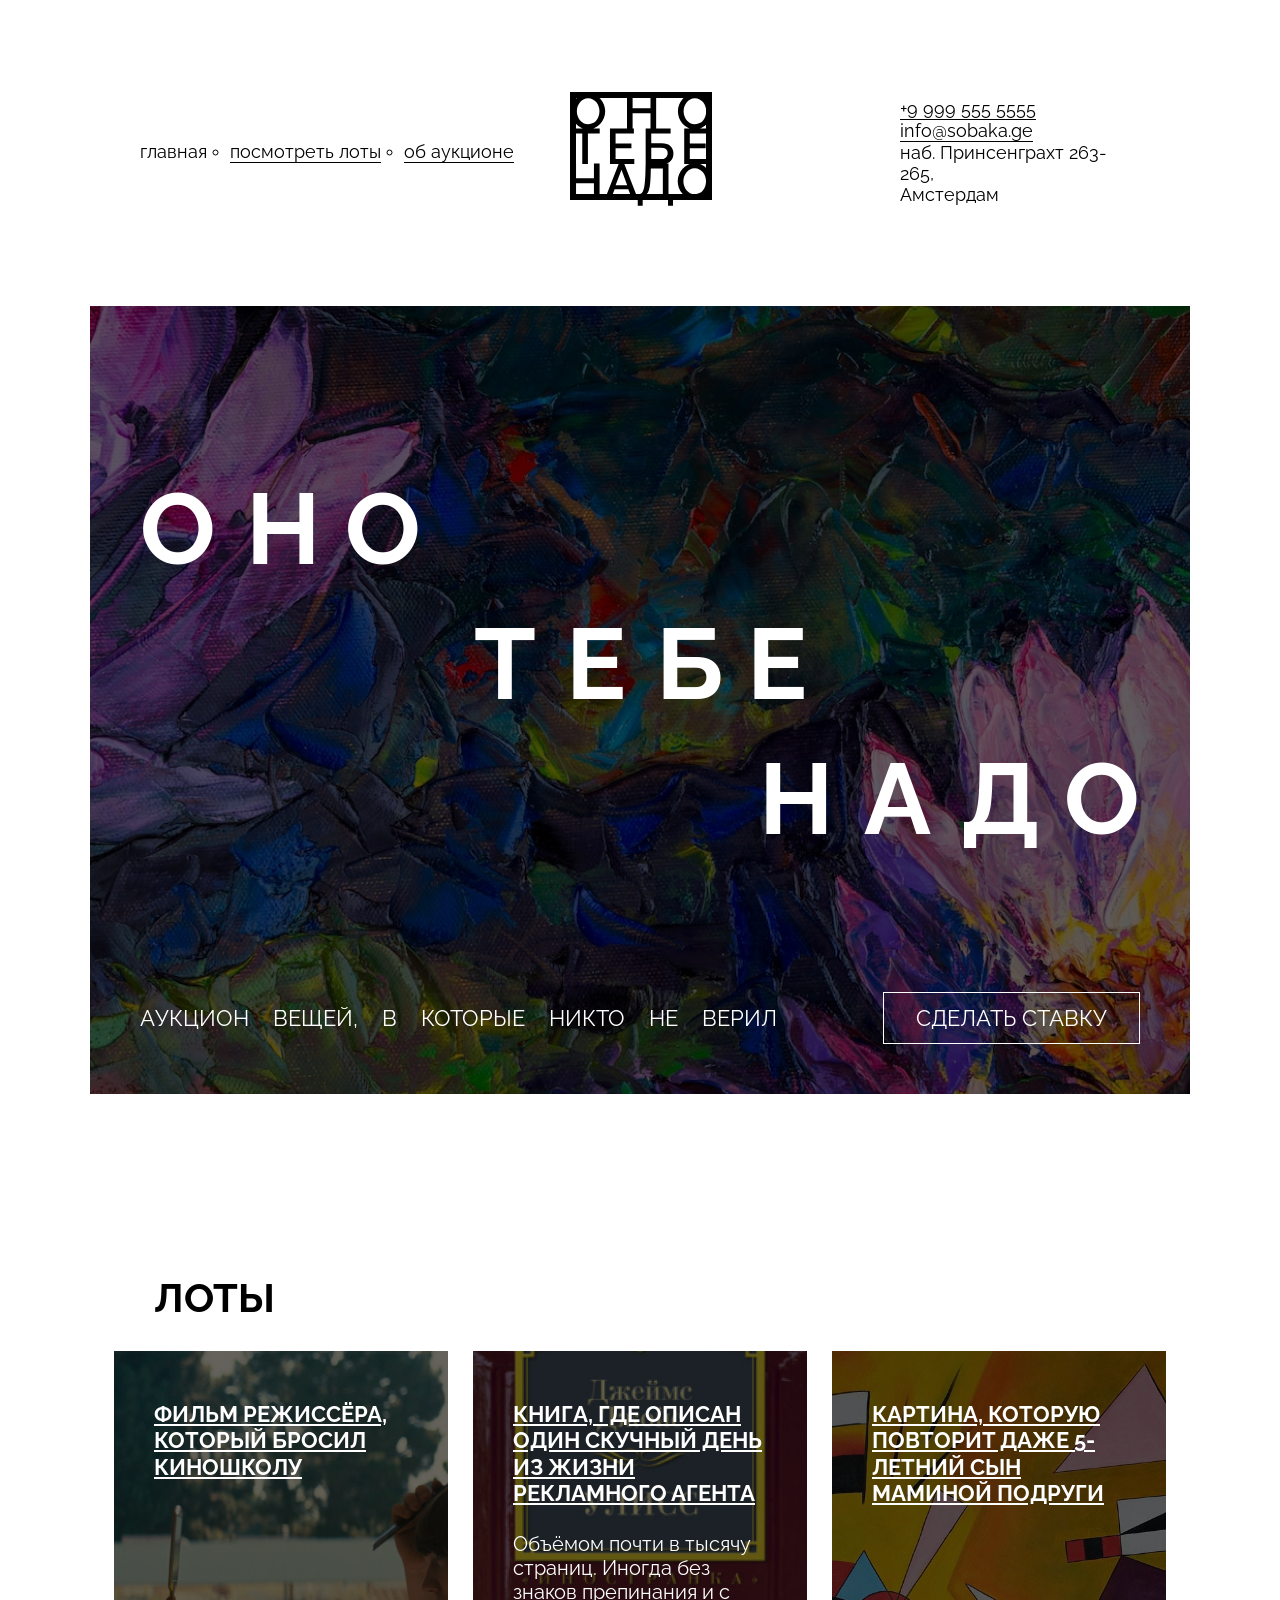
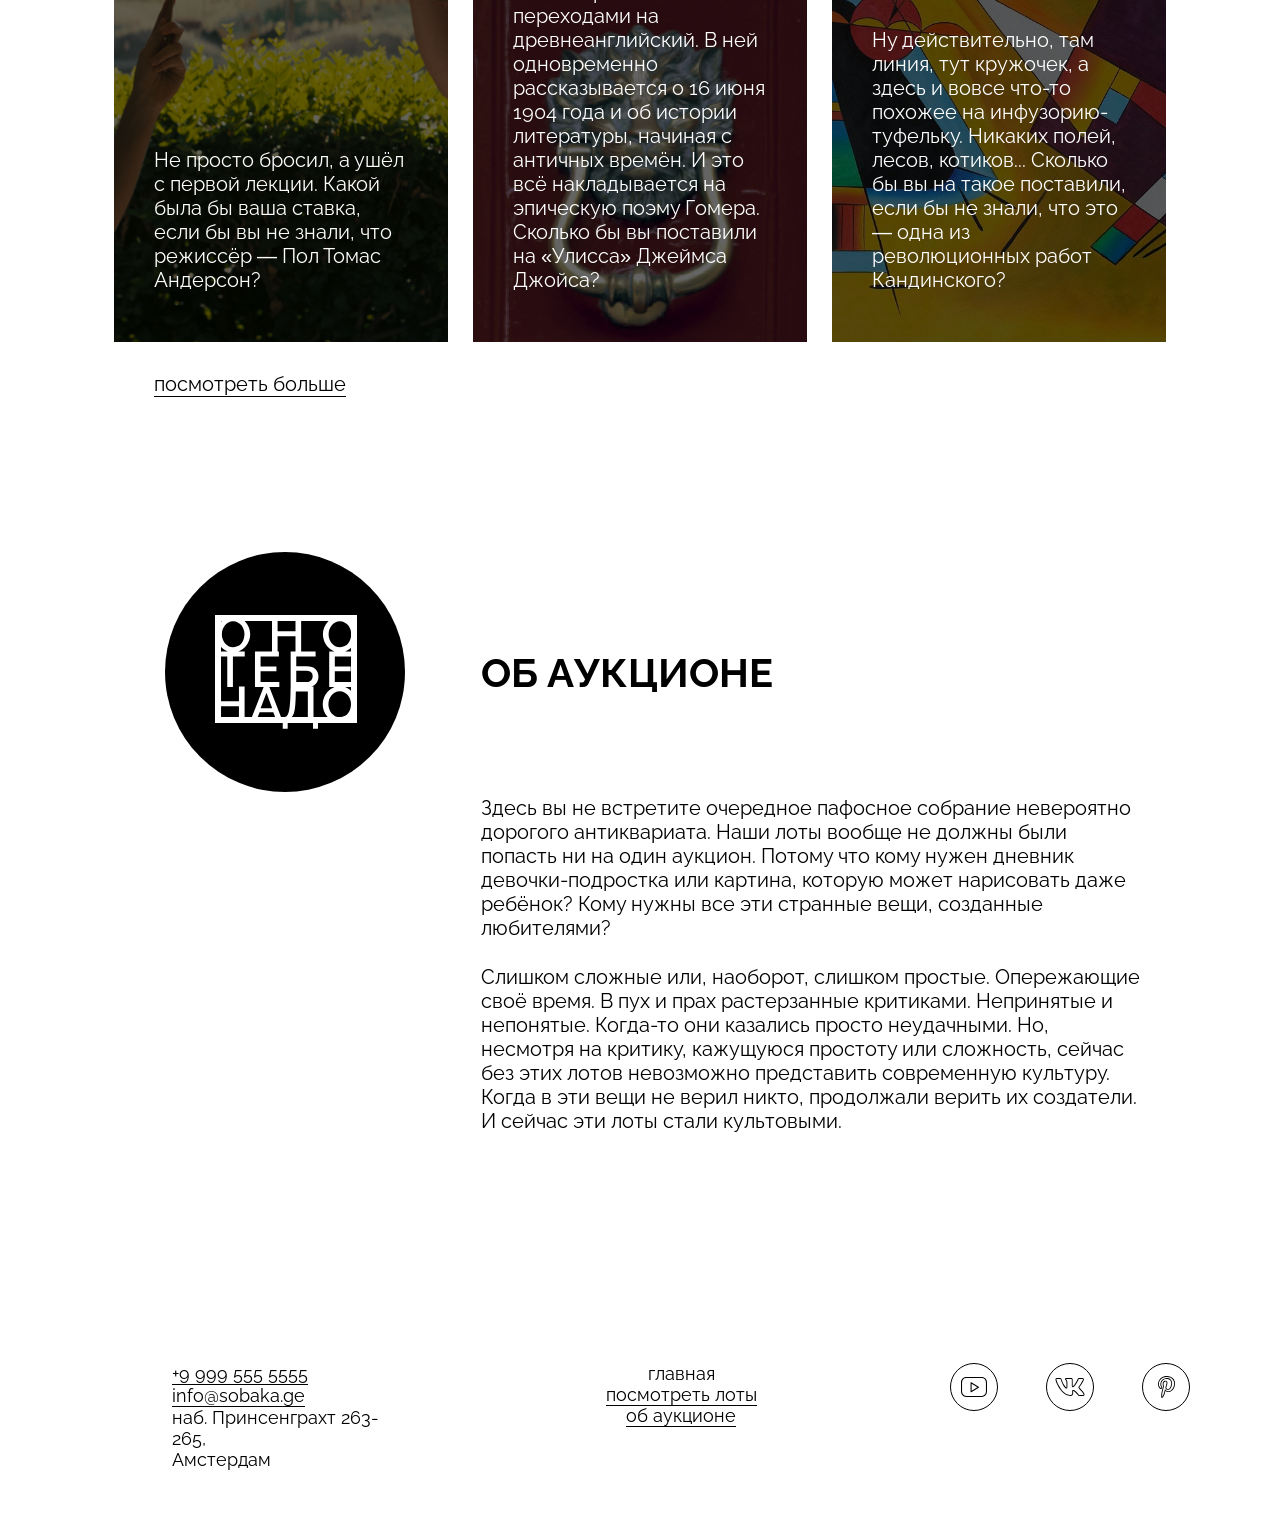
==== index.html @ 43fb3006 "тест" ====
<!DOCTYPE html>
<html lang="ru">
  <head>
    <meta charset="UTF-8"/>
    <meta http-equiv="X-UA-Compatible" content="IE=edge" />
    <meta name="viewport" content="width=device-width, initial-scale=1.0"/>
    <title>Оно тебе надо — аукцион вещей, в которые никто не верил</title>
    <link rel="stylesheet" href="./fonts/fonts.css">
    <link rel="stylesheet" href="./styles/global.css">
    <link rel="stylesheet" href="./styles/style.css">
  </head>
  <body>
    <header class="header">
      <nav class="header__menu">
        <ul class="header__links-list">
          <li class="header__links-list-item_no-bullit">
            <a class="header__link" href="#0">главная</a>
          </li>
          <li class="header__links-list-item">
            <a class="header__link link_active" href="#0">посмотреть лоты</a>
          </li>
          <li class="header__links-list-item">
            <a class="header__link link_active" href="#0">об аукционе</a>
          </li>
        </ul>
      </nav>
      <a class="header__logo" href="#0">
        <img class="header__logo-image"
          src="images/logo-black.svg"
          alt="Логотип">
      </a>
      <address class="address header__address">
        <a class="link_active" tel:+99995555555>+9 999 555 5555</a>
        <a class="link_active" href="mailto:info@sobaka.ge">info@sobaka.ge</a>
        <p>наб. Принсенграхт 263-265,<br />Амстердам</p>
      </address>
    </header>
    <main>
      <section class="cover">
        <div class="overlay"></div>
        <h1 class="cover__title">
          <span class="aligned-text aligned-text_left"> он 
            <span class="remove-spacing">о</span>
          </span>
          <span class="aligned-text aligned-text_center">теб 
            <span class="remove-spacing">е</span>
          </span>
          <span class="aligned-text aligned-text_right">над
            <span class="remove-spacing">о</span> 
          </span>
        </h1>
        <div class="cover__description">
          <p class="cover__description-text">Аукцион вещей, в которые никто не верил</p>
          <button class="bet-button">Сделать ставку</button>
        </div>
      </section>
      <section class="lots">
        <h2 class="lots__heading">Лоты</h2>
          <ul class="lots__card-list">
            <li class="lots__card-list-item ">
              <a class="card-link" href="#0">
                <article class="card card_type_film">
                  <div class="overlay"></div>
                  <h3 class="card__title">
                    Фильм режиссёра, который бросил киношколу
                  </h3>
                  <p class="card__text">
                    Не просто бросил, а ушёл с первой лекции. Какой была бы ваша
                    ставка, если бы вы не знали, что режиссёр — Пол Томас
                    Андерсон?
                  </p>
                </article>
              </a>
            </li>
            <li>
              <a class="card-link" href="#0">
                <article class="card card_type_book">
                  <div class="overlay"></div>
                  <h3 class="card__title">
                    Книга, где описан один скучный день из жизни рекламного агента
                  </h3>
                  <p class="card__text">
                    Объёмом почти в тысячу страниц. Иногда без знаков препинания и с переходами на древнеанглийский. В ней одновременно рассказывается о 16 июня 1904 года и об истории литературы, начиная с античных времён. И это всё накладывается на эпическую поэму Гомера. Сколько бы вы поставили на «Улисса» Джеймса Джойса?
                  </p>
                </article>
              </a>
            </li>
            <li>
              <a class="card-link" href="#0">
                <article class="card card_type_picture">
                  <div class="overlay"></div>
                  <h3 class="card__title">
                    Картина, которую повторит даже 5-летний сын маминой подруги
                  </h3>
                  <p class="card__text">
                    Ну действительно, там линия, тут кружочек, а здесь и вовсе что-то похожее на инфузорию-туфельку. Никаких полей, лесов, котиков... Сколько бы вы на такое поставили, если бы не знали, что это — одна из революционных работ Кандинского?
                  </p>
                </article>
              </a>
            </li>
          </ul>
          <a class="lots__look-more-link" href="#0">посмотреть больше</a>
      </section>
      <section class="about">
        <div class="about__column">
          <div class="about__logo">
            <img
              class="about__logo-image"
              src="images/logo-white.svg"
              alt="Логотип"
            />
          </div>
        </div>
        <div class="about__column">
          <h2 class="about__title">Об аукционе</h2>
          <div class="about__text">
            <p>
              Здесь вы не встретите очередное пафосное собрание невероятно
              дорогого антиквариата. Наши лоты вообще не должны были попасть ни
              на один аукцион. Потому что кому нужен дневник девочки-подростка
              или картина, которую может нарисовать даже ребёнок? Кому нужны все
              эти странные вещи, созданные любителями?
            </p>
            <p>
              Слишком сложные или, наоборот, слишком простые. Опережающие своё
              время. В пух и прах растерзанные критиками. Непринятые и
              непонятые. Когда-то они казались просто неудачными. Но, несмотря
              на критику, кажущуюся простоту или сложность, сейчас без этих
              лотов невозможно представить современную культуру. Когда в эти
              вещи не верил никто, продолжали верить их создатели. И сейчас эти
              лоты стали культовыми.
            </p>
          </div>
        </div>
      </section>
    </main>
    <footer class="footer">
      <address class="address footer__address">
        <a class="link_active" tel:+99995555555>+9 999 555 5555</a>
        <a class="link_active" mailto:info@sobaka.ge>info@sobaka.ge</a>
        <p>наб. Принсенграхт 263-265,<br />Амстердам</p>
      </address>
      <nav class="footer__menu">
        <ul class="footer__menu-list">
          <li class="footer__menu-list-item">
            <a class="footer__menu-link" href="#0">главная</a>
          </li>
          <li class="footer__menu-list-item">
            <a class="footer__menu-link link_active" href="#0">посмотреть лоты</a>
          </li>
          <li class="footer__menu-list-item">
            <a class="footer__menu-link link_active" href="#0">об аукционе</a>
          </li>
        </ul>
      </nav>
      <ul class="footer__social-list">
        <li class="footer__social-list-item">
          <a href="" class="footer__social-link">
            <img
              class="footer__social-icon"
              src="images/yt.svg"
              alt="Логотип Youtube"
            />
          </a>
        </li>
        <li class="footer__social-list-item">
          <a href="" class="footer__social-link">
            <img
              class="footer__social-icon"
              src="images/vk.svg"
              alt="Логотип VK"
            />
          </a>
        </li>
        <li class="footer__social-list-item">
          <a href="" class="footer__social-link">
            <img
              class="footer__social-icon"
              src="images/pinterest.svg"
              alt="Логотип Pinterest"
            />
          </a>
        </li>
      </ul>
    </footer>
  </body>
</html>
---- fonts/fonts.css ----
@font-face {
  font-family: Raleway;
  src:
    url(./Raleway-Regular.woff2) format('woff2'),
    url(./Raleway-Regular.woff) format('woff');
  font-weight: normal;
  font-display: swap;
}

@font-face {
  font-family: Raleway;
  src:
    url(./Raleway-Bold.woff2) format('woff2'),
    url(./Raleway-Bold.woff) format('woff');
  font-weight: bold;
  font-display: swap;
}
---- styles/global.css ----
*,
*::before,
*::after {
  box-sizing: border-box;
}

body {
  width: 1100px;
  margin: 0 auto;
  font-family: Raleway, sans-serif;
}

h1,
h2,
h3,
h4,
h5,
h6,
p,
ul,
ol,
li,
blockquote {
  margin: 0;
  padding: 0;
}

a {
  color: inherit;
}

img {
  width: 100%;
}

button {
  font: inherit;
}
---- styles/style.css ----
* {
  margin: 0;
  padding: 0;
  box-sizing: border-box;
}

.header {
  display: grid;
  grid-template-columns: 1fr min-content 1fr;
  align-items: center;
  padding: 92px 50px 96px;
}

.header__links-list {
  display: flex;
  gap: 23px;
}

.header__link {
  font-size: 18px;
  font-weight: 400;
  font-family: Raleway;
}

.header__links-list-item{
  list-style: circle;
}

.header__links-list-item_no-bullit{
  list-style: none;
}

.link_active {
  border-bottom: 1px solid rgba(0, 0, 0, 1);
}

.header__logo {
  display: block;
  width: 148px;
}

.address {
  display: flex;
  flex-direction: column;
  font-style:inherit;
  font-size: 18px;
  font-weight: 400;
  font-family: Raleway;
}

.header__address{
  max-width: 240px;
  align-items: flex-start;
  justify-self: end; 
}

.cover {
  position: relative;
  min-height: 757px;
  background-image: url(../images/cover.jpg);
  background-repeat: no-repeat;
  background-size: cover;
  padding: 165px 50px 50px;
}

.overlay {
  position: absolute;
  opacity: .6;
  inset: 0;
  z-index: 0;
  background-color: rgba(0,0,0,1);
}

.cover__title {
  position: relative;
  display: flex;
  flex-direction: column;
  gap: 20px;
  color:rgba(255, 255, 255, 1);
  font-weight: bold;
  font-size: 100px;
  line-height: 1.15;
  letter-spacing: 30px;
  text-transform: uppercase;
  z-index: 1;
}

.aligned-text {
  display: block;
}

.aligned-text_left {
  text-align: left;
}

.aligned-text_center {
  text-align: center;
}

.aligned-text_right {
  text-align: right;
  letter-spacing: 30px;
}

.remove-spacing {
  letter-spacing: normal;
  margin-left: -.6em;
}

.cover__description {
  position: relative;
  z-index: 1;
  display: flex;
  justify-content: space-between;
  align-items: center;
  gap: 78px;
  padding: 136px 0 0;
}

.cover__description-text {
  color: rgba(255, 255, 255, 1);
  font-size: 22px;
  line-height: 28px;
  font-family: 'Raleway', sans-serif;
  text-transform: uppercase;
  word-spacing: 18px;
}

.bet-button {
  background-color: transparent;
  border: 1px solid rgba(255, 255, 255, 1);
  padding: 12px 32px;
  font-family: 'Raleway', sans-serif;
  font-weight: normal;
  font-size: 22px;
  color: rgba(255, 255, 255, 1);
  text-transform: uppercase;
}
.lots {
  margin: 180px 24px 0 24px;
}

.lots__heading {
  padding: 0 0 30px 40px;
  font-weight: bold;
  font-size: 40px;
  text-transform: uppercase;
}

.lots__card-list {
  display: grid;
  grid-template-columns: 1fr 1fr 1fr;
  gap: 25px;
  list-style: none;
}

.lost__card-list-item {
  width: 334px;
  min-height: 596px;
}

.card-link {
  display: block;
  height: 100%;
}

.card {
  position: relative;
  display: flex;
  flex-direction: column;
  justify-content: space-between;
  gap: 25px;
  width: auto;
  height: 100%;
  padding: 50px 40px;
  flex-wrap: wrap;
  z-index: 1;
}

.card_type_film {
  background-image: url(../images/card-lot-01.jpg);
  background-size: cover;
  background-position: center;
}

.card_type_book {
  background-image: url(../images/card-lot-02.jpg);
  background-size: cover;
  background-position: center;
}

.card_type_picture {
  background-image: url(../images/card-lot-03.jpg);
  background-size: cover;
  background-position: center;
}

.card__title {
  position: relative;
  z-index: 1;
  color: #FFF;
  font-weight: bold;
  font-size: 22px;
  line-height: 1.2;
  text-transform: uppercase;
  text-decoration: underline;
}

.card__text {
  position: relative;
  z-index: 1;
  color: #FFF;
  font-size: 20px;
  line-height: 1.2;
}

.lots__look-more-link {
  display: block;
  width: fit-content;
  margin: 30px 0 0 40px;
  font-size: 20px;
  text-underline-position: under;
  border-bottom: 1px solid rgba(0, 0, 0, 1);
}
a:not(:visited) {
  text-decoration: none;
}

.about {
  display: grid;
  grid-template-columns: 1fr 2fr;
  gap: 25px;
  margin: 120px 24px 0;
  min-height: 449px;
}

.about__column{
  justify-self: center;
}

.about__logo {
  display: flex;
  width: 240px;
  height: 240px;
  border-radius: 50%;
  background-color: rgba(0, 0, 0, 1);
  justify-content: center;
  align-items: center;
  margin: 35px 47px 35px 47px;
}

.about__logo-image {
  width: 148px;
  height: 114px;
}

.about__title {
  font-weight: 700;
  font-size: 40px;
  line-height: 1;
  text-transform: uppercase;
  margin-top: 136px;
}

.about__text {
  display: flex;
  flex-direction: column;
  gap: 25px;
  margin-top: 103px;
  padding-right: 24px;
  font-size: 20px;
  line-height: 24px;
  font-weight: 400;
}

.footer {
  display: flex;
  justify-content: space-between;
  margin-top: 180px;
  padding: 50px 0 50px 82px;
}

.footer__menu-list {
  text-align: center;
  list-style: none;
}

.footer__menu-link {
  font-size: 18px;
  font-weight: 400;
  font-family: Raleway;
}

.footer__social-list {
  display: flex;
  gap: 48px;
  list-style: none;
}

.footer__social-icon {
  width: 48px;
  height: 48px;
  border: 1px;
}
.footer__address {
  max-width: 240px;
  align-items: flex-start;
  justify-self: start;
}
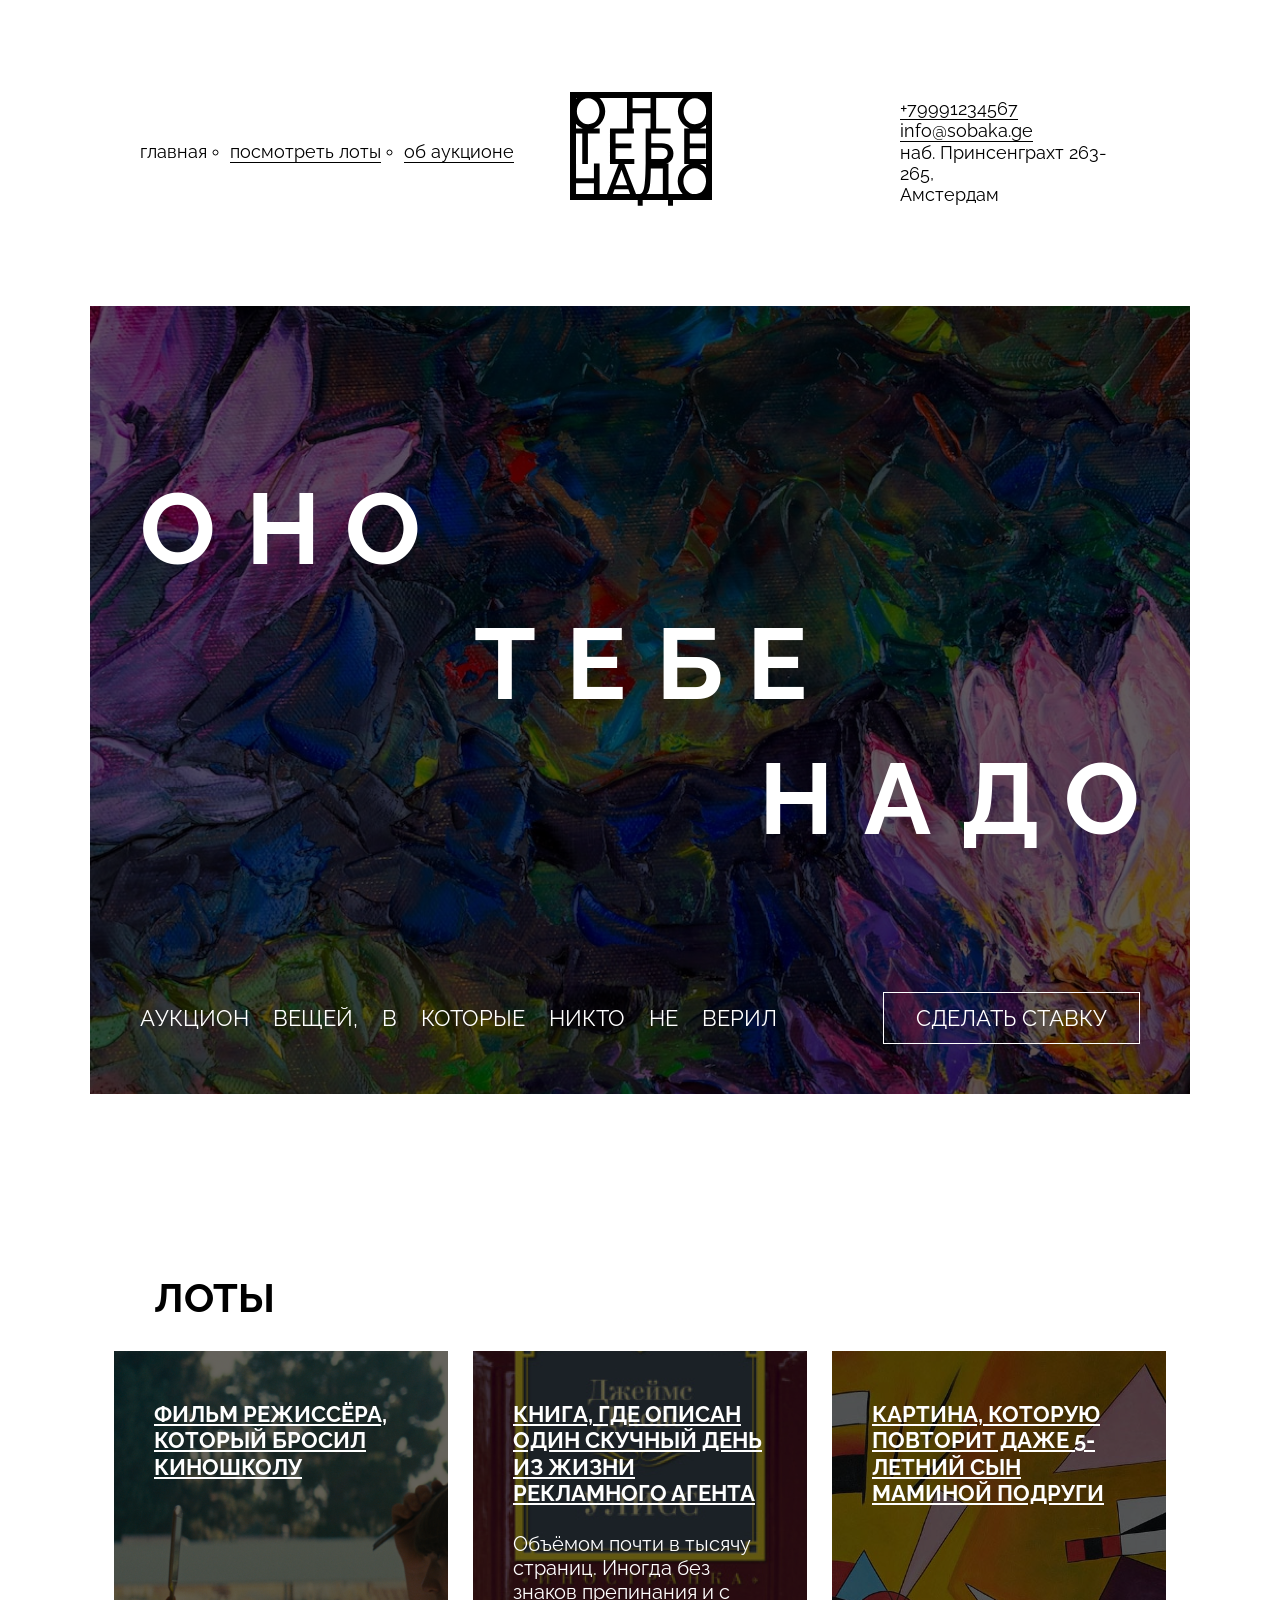
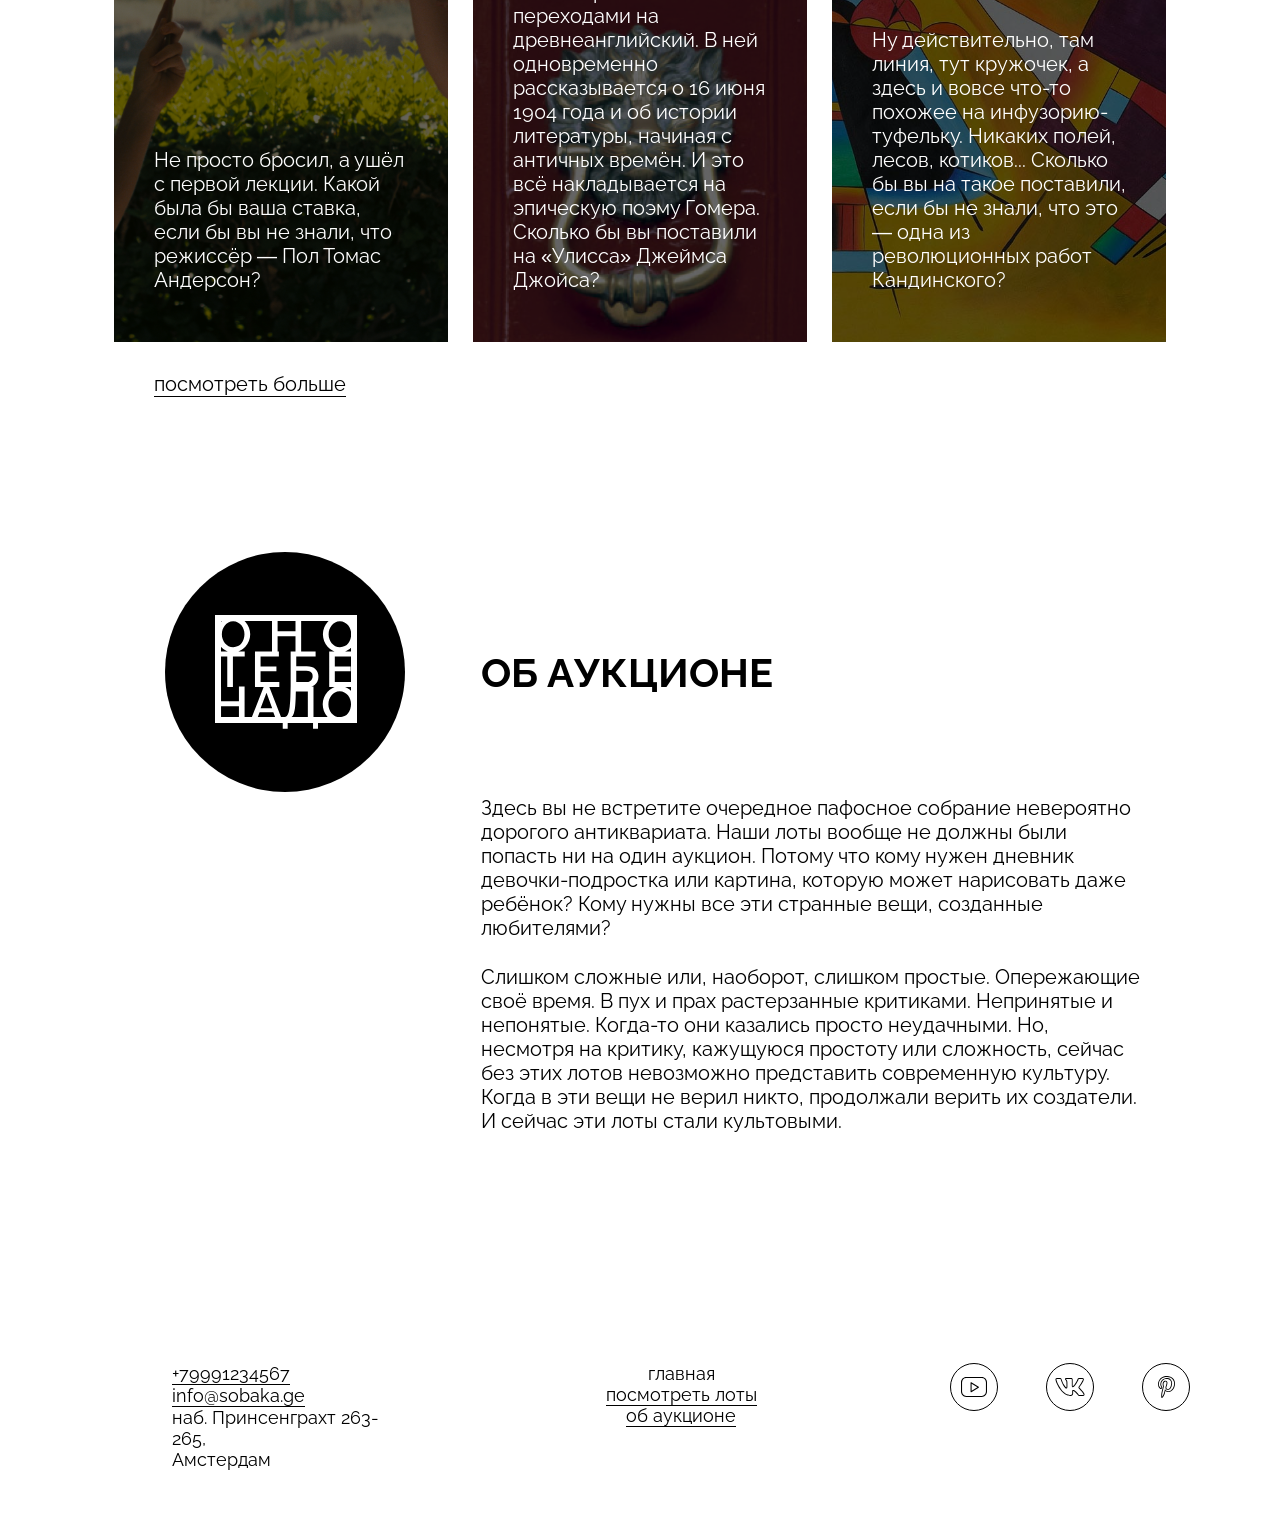
==== commit a447611f: "исправила ошибки в синтаксисе" ====
--- a/index.html
+++ b/index.html
@@ -30,7 +30,7 @@
           alt="Логотип">
       </a>
       <address class="address header__address">
-        <a class="link_active" tel:+99995555555>+9 999 555 5555</a>
+        <a class="link_active" href="tel:+79991234567">+79991234567</a>
         <a class="link_active" href="mailto:info@sobaka.ge">info@sobaka.ge</a>
         <p>наб. Принсенграхт 263-265,<br />Амстердам</p>
       </address>
@@ -136,8 +136,8 @@
     </main>
     <footer class="footer">
       <address class="address footer__address">
-        <a class="link_active" tel:+99995555555>+9 999 555 5555</a>
-        <a class="link_active" mailto:info@sobaka.ge>info@sobaka.ge</a>
+        <a class="link_active" href="tel:+79991234567">+79991234567</a>
+        <a class="link_active" href="mailto:info@sobaka.ge">info@sobaka.ge</a>
         <p>наб. Принсенграхт 263-265,<br />Амстердам</p>
       </address>
       <nav class="footer__menu">
--- a/styles/style.css
+++ b/styles/style.css
@@ -22,11 +22,11 @@
   font-family: Raleway;
 }
 
-.header__links-list-item{
+.header__links-list-item {
   list-style: circle;
 }
 
-.header__links-list-item_no-bullit{
+.header__links-list-item_no-bullit {
   list-style: none;
 }
 
@@ -48,7 +48,7 @@
   font-family: Raleway;
 }
 
-.header__address{
+.header__address {
   max-width: 240px;
   align-items: flex-start;
   justify-self: end; 
@@ -234,7 +234,7 @@
   min-height: 449px;
 }
 
-.about__column{
+.about__column {
   justify-self: center;
 }
 
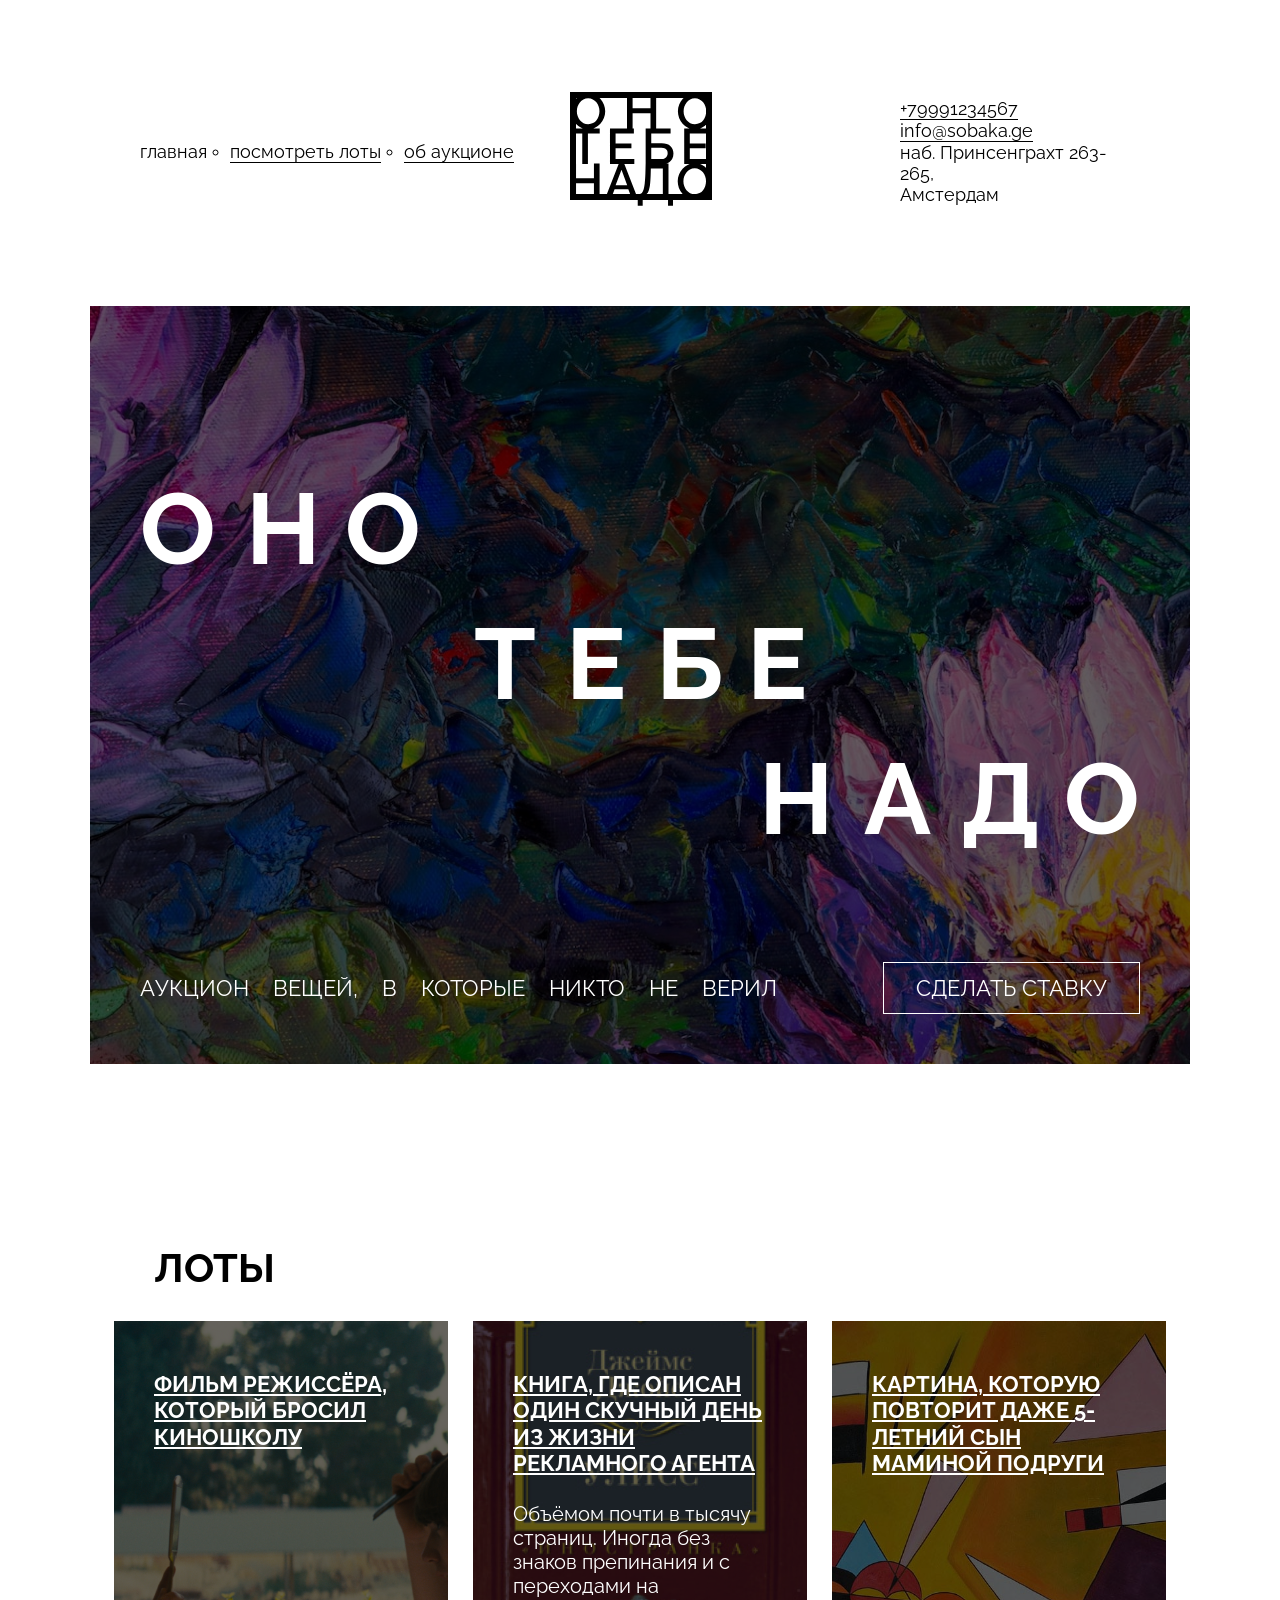
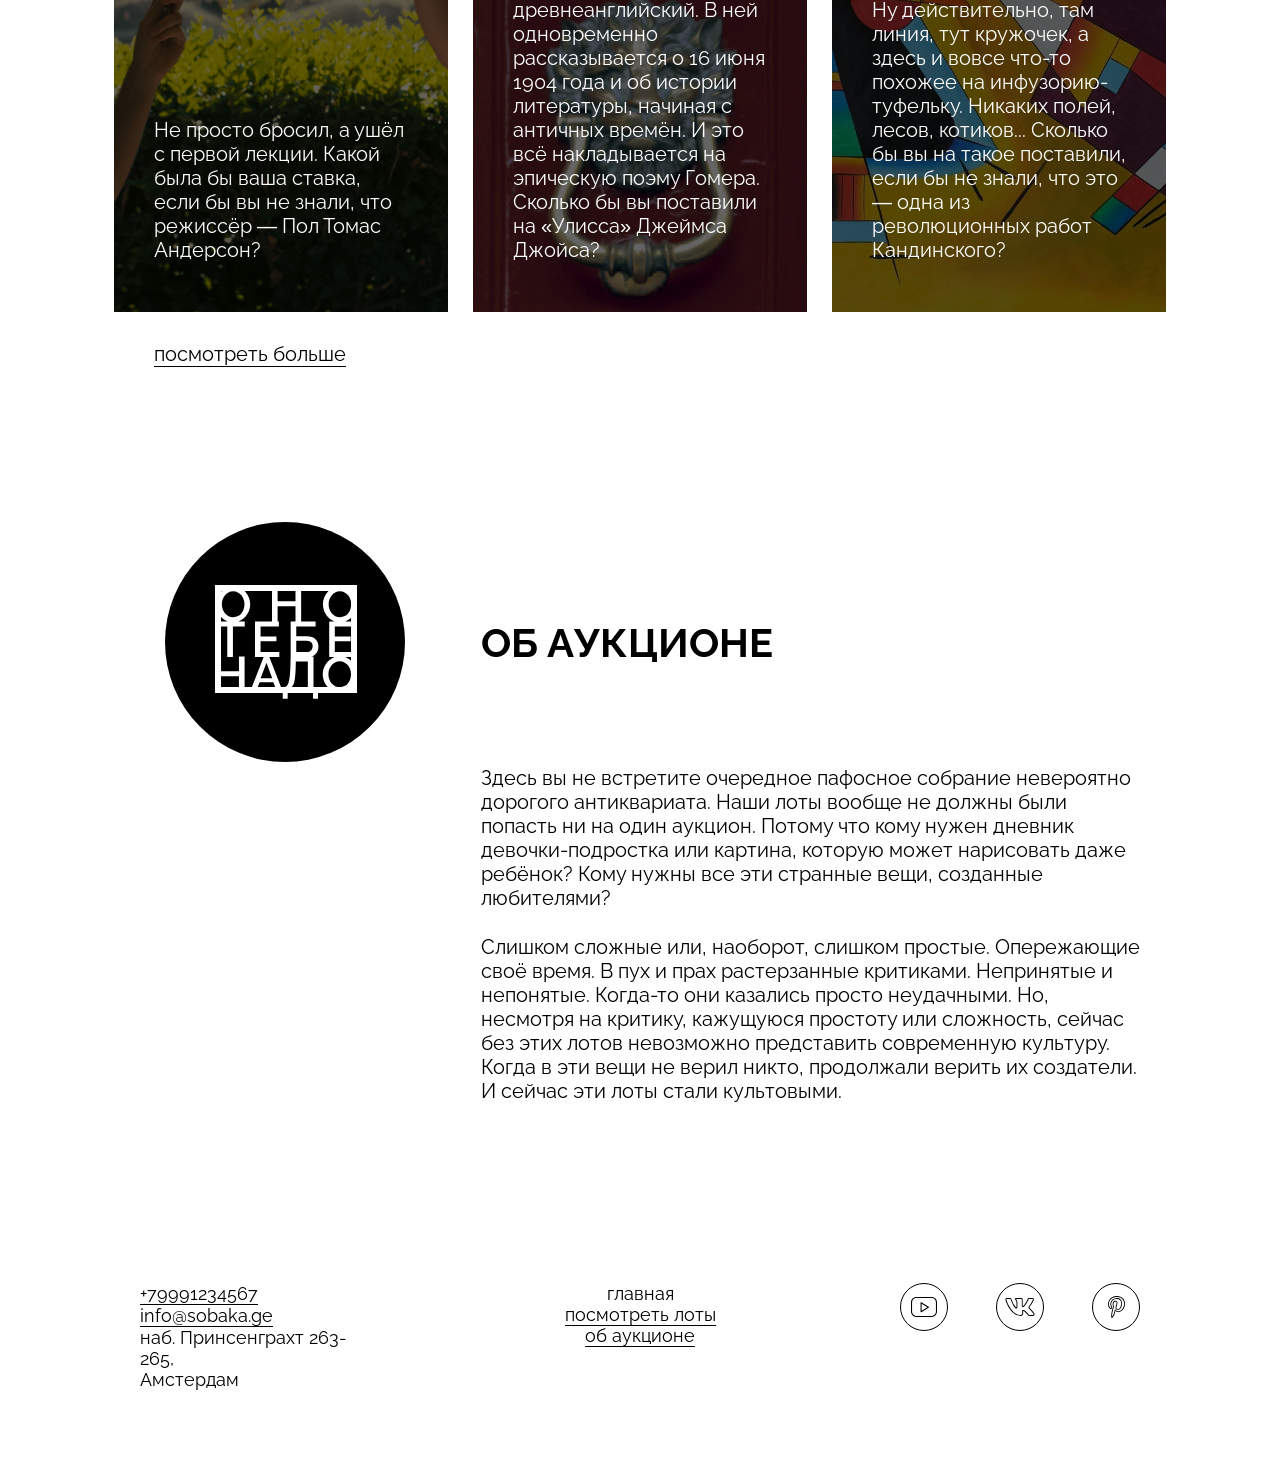
==== commit bb904fcd: "исправила замечания ревьюера" ====
--- a/index.html
+++ b/index.html
@@ -51,7 +51,7 @@
         </h1>
         <div class="cover__description">
           <p class="cover__description-text">Аукцион вещей, в которые никто не верил</p>
-          <button class="bet-button">Сделать ставку</button>
+          <button type="button" class="bet-button">Сделать ставку</button>
         </div>
       </section>
       <section class="lots">
--- a/styles/style.css
+++ b/styles/style.css
@@ -19,7 +19,7 @@
 .header__link {
   font-size: 18px;
   font-weight: 400;
-  font-family: Raleway;
+  font-family: Raleway, sans-serif;
 }
 
 .header__links-list-item {
@@ -45,13 +45,13 @@
   font-style:inherit;
   font-size: 18px;
   font-weight: 400;
-  font-family: Raleway;
+  font-family: Raleway, sans-serif;
 }
 
 .header__address {
   max-width: 240px;
   align-items: flex-start;
-  justify-self: end; 
+  justify-self: end;
 }
 
 .cover {
@@ -114,7 +114,7 @@
   justify-content: space-between;
   align-items: center;
   gap: 78px;
-  padding: 136px 0 0;
+  padding: 106px 0 0;
 }
 
 .cover__description-text {
@@ -175,24 +175,20 @@
   padding: 50px 40px;
   flex-wrap: wrap;
   z-index: 1;
+  background-size: cover;
+  background-position: center;
 }
 
 .card_type_film {
   background-image: url(../images/card-lot-01.jpg);
-  background-size: cover;
-  background-position: center;
 }
 
 .card_type_book {
   background-image: url(../images/card-lot-02.jpg);
-  background-size: cover;
-  background-position: center;
 }
 
 .card_type_picture {
   background-image: url(../images/card-lot-03.jpg);
-  background-size: cover;
-  background-position: center;
 }
 
 .card__title {
@@ -277,7 +273,7 @@
   display: flex;
   justify-content: space-between;
   margin-top: 180px;
-  padding: 50px 0 50px 82px;
+  padding: 0 50px 82px 50px;
 }
 
 .footer__menu-list {
@@ -288,7 +284,7 @@
 .footer__menu-link {
   font-size: 18px;
   font-weight: 400;
-  font-family: Raleway;
+  font-family: Raleway, sans-serif;
 }
 
 .footer__social-list {
